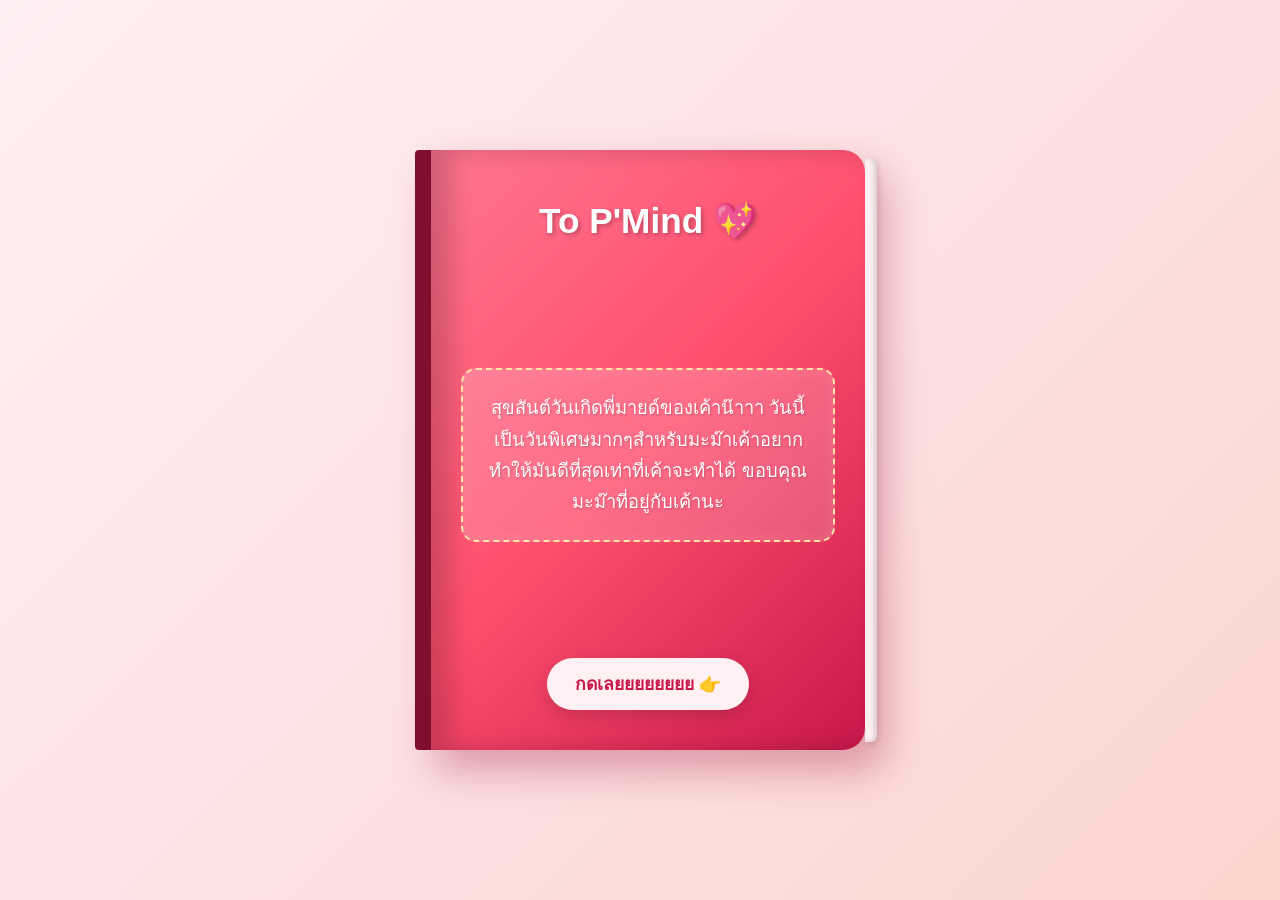
==== index.html @ 3978f7dc "add video" ====
<!DOCTYPE html>
<html lang="th">
<head>
    <meta charset="UTF-8">
    <meta name="viewport" content="width=device-width, initial-scale=1.0">
    <title>Card for mind - Home</title>
    <link rel="stylesheet" href="style.css">
</head>
<body>

    <div id="introBook" class="intro-book">
        <h2>To P'Mind 💖</h2>
        <div class="message-box">
            <p>สุขสันต์วันเกิดพี่มายด์ของเค้าน๊าาา วันนี้เป็นวันพิเศษมากๆสำหรับมะม๊าเค้าอยากทำให้มันดีที่สุดเท่าที่เค้าจะทำได้ ขอบคุณมะม๊าที่อยู่กับเค้านะ</p>
        </div>
        <div class="click-hint">กดเลยยยยยยยย 👉</div>
    </div>

    <script>
        const introBook = document.getElementById("introBook");
        
        if (introBook) {
            introBook.addEventListener("click", function() {
                introBook.classList.add("flip-open");
                // เมื่อซูมเปิดสมุดเสร็จ (0.7 วิ) ให้เปลี่ยนไปยังหน้าวิดีโอ (video.html)
                setTimeout(() => {
                    window.location.href = "video.html";
                }, 700);
            });
        }
    </script>
</body>
</html>
---- style.css ----
body {
    margin: 0;
    padding: 0;
    /* พื้นหลังสีแดงอ่อนพาสเทล ดูละมุนตา */
    background: linear-gradient(135deg, #fff0f3 0%, #fde2e4 50%, #fcd5ce 100%);
    display: flex;
    justify-content: center;
    align-items: center;
    height: 100vh;
    overflow: hidden;
    font-family: 'Segoe UI', Tahoma, Geneva, Verdana, sans-serif;
}

/* ================= Container สำหรับสมุด ================= */
.book-container {
    width: 100vw;
    height: 100vh;
    display: flex;
    justify-content: center;
    align-items: center;
    position: relative;
    perspective: 1500px; /* เพิ่มมิติความลึก 3D */
}

/* ตัวเล่มสมุด (หน้าปกติ) */
.book-page {
    width: 450px;
    height: 600px;
    max-width: 90vw;
    max-height: 85vh;
    background: linear-gradient(to right, #f8ecee 0%, #fff 5%, #fffafb 100%);
    border-radius: 10px 20px 20px 10px;
    box-shadow: inset 0 0 20px rgba(214, 40, 40, 0.05), 0 12px 30px rgba(186, 24, 27, 0.15);
    display: flex;
    flex-direction: column;
    justify-content: center;
    align-items: center;
    padding: 30px;
    box-sizing: border-box;
    position: relative;
    transform-style: preserve-3d;
    transform-origin: left center;
    transition: transform 0.55s cubic-bezier(0.4, 0, 0.2, 1), opacity 0.45s ease;
}

/* ================= CSS ปกหน้าแรก (index.html) ================= */
.intro-book {
    position: fixed;
    top: 50%;
    left: 50%;
    transform: translate(-50%, -50%) rotateY(0deg) scale(1);
    
    /* 🌟 ปรับขนาดให้เท่ากับ .book-page พอดีเป๊ะ */
    width: 450px;
    height: 600px;
    max-width: 90vw;
    max-height: 85vh;
    
    /* ปกสีแดงพาสเทลสวยงาม ไล่เฉดให้ดูละมุน */
    background: linear-gradient(135deg, #ff758f 0%, #ff4d6d 50%, #c9184a 100%);
    border-radius: 4px 22px 22px 4px;
    
    /* เงาสนิท 3D เพิ่มความโดดเด่นสะดุดตาให้สมเป็นหน้าปก */
    box-shadow: 
        inset 20px 0 25px rgba(0, 0, 0, 0.18),
        20px 20px 40px rgba(164, 19, 60, 0.35);
        
    display: flex;
    flex-direction: column;
    justify-content: space-between;
    align-items: center;
    padding: 40px 30px;
    z-index: 1000;
    cursor: pointer;
    color: white;
    text-align: center;
    border-left: 16px solid #800f2f; /* สันปกหนาขึ้นสีแดงเข้มพรีเมียม */
    box-sizing: border-box;
    transform-style: preserve-3d;
    transform-origin: left center;
    transition: transform 0.9s cubic-bezier(0.4, 0, 0.2, 1), opacity 0.7s ease;
}

/* ขอบสันกระดาษหนาๆ ด้านข้าง */
.intro-book::after {
    content: '';
    position: absolute;
    top: 8px;
    right: -12px;
    width: 12px;
    height: calc(100% - 16px);
    background: #fff0f3;
    border-radius: 0 6px 6px 0;
    box-shadow: 
        inset -3px 0 5px rgba(0,0,0,0.15),
        2px 2px 5px rgba(0,0,0,0.1);
    z-index: -1;
}

.intro-book h2 { 
    font-size: 2.2rem; 
    margin-top: 10px; 
    color: white; 
    text-shadow: 2px 2px 4px rgba(0,0,0,0.25); 
}

/* กล่องข้อความหน้าปกตัดด้วยขอบเส้นประสีทองครีม */
.intro-book .message-box {
    background: rgba(255, 255, 255, 0.18);
    backdrop-filter: blur(4px);
    padding: 22px;
    border-radius: 15px;
    margin: 15px 0;
    border: 2px dashed #ffe6a7;
    box-shadow: inset 0 0 15px rgba(255,255,255,0.1);
}

.intro-book p { 
    font-size: 1.15rem; 
    margin: 0; 
    line-height: 1.7; 
    text-align: center;
    color: #ffffff;
    text-shadow: 1px 1px 2px rgba(0,0,0,0.2);
}

.intro-book .click-hint {
    font-size: 1.1rem; 
    color: #c9184a; 
    background: #fff0f3;
    padding: 12px 28px; 
    border-radius: 30px; 
    display: inline-block;
    font-weight: bold; 
    box-shadow: 0 6px 18px rgba(0,0,0,0.15);
    animation: pulse 1.5s infinite;
}

@keyframes pulse {
    0%, 100% { transform: scale(1); }
    50% { transform: scale(1.06); }
}

.intro-book.flip-open {
    transform: translate(-50%, -50%) rotateY(-140deg) scale(1.8);
    opacity: 0;
    pointer-events: none;
}

/* ================= เอฟเฟกต์ Fade In เนื้อหา ================= */
.fade-item {
    opacity: 1;
    transform: translateY(0);
    transition: opacity 0.8s ease, transform 0.8s ease;
}

h2 { font-size: 2.2rem; color: #ff4d6d; margin: 10px 0; text-align: center; }
p { font-size: 1.15rem; color: #4a4a4a; text-align: center; line-height: 1.6; margin: 10px 20px; }

/* ปุ่มกดโทนสีแดงนุ่มนวล */
.hint {
    font-size: 0.95rem; 
    color: #c9184a; 
    font-weight: bold; 
    background: #ffccd5;
    padding: 10px 20px; 
    border-radius: 20px; 
    cursor: pointer;
    text-decoration: none; 
    display: inline-block;
    transition: background-color 0.2s, transform 0.2s;
}

.hint:hover {
    background: #ffb3c1;
    transform: translateY(-2px);
}

/* ================= ล็อคขนาดวิดีโอ (video.html) ================= */
#myVideo {
    width: 85% !important;
    max-width: 320px !important;
    height: 35vh !important;
    max-height: 200px !important;
    object-fit: cover !important;
    border-radius: 15px;
    box-shadow: 0 10px 20px rgba(164, 19, 60, 0.2);
    margin: 15px 0;
    display: block;
}

/* ================= กรอบรูป 3x3 (game.html) ================= */
.custom-photo-grid {
    display: grid;
    grid-template-columns: repeat(3, 1fr);
    grid-template-rows: repeat(3, 1fr);
    gap: 0;
    width: 95%;
    height: 85%;
    margin: auto;
}

.grid-box {
    display: flex;
    justify-content: center;
    align-items: center;
    position: relative;
    overflow: hidden;
}

.grid-box img {
    object-fit: cover;
    margin: 0;
}

.box-1 img, .box-3 img, .box-4 img, .box-7 img, .box-9 img {
    width: 100%;
    height: 100%;
}

.box-2 img {
    width: 55%;
    height: 55%;
    border-radius: 6px;
    box-shadow: 0 4px 10px rgba(0,0,0,0.15);
}

.box-5 img {
    width: 55%;
    height: 75%;
    border-radius: 6px;
    box-shadow: 0 4px 10px rgba(0,0,0,0.15);
}

.box-6 img {
    width: 50%;
    height: 75%;
    border-radius: 6px;
    box-shadow: 0 4px 10px rgba(0,0,0,0.15);
}

.box-8 img {
    width: 55%;
    height: 55%;
    border-radius: 6px;
    box-shadow: 0 4px 10px rgba(0,0,0,0.15);
}

/* ================= Popup เมื่อดูวิดีโอจบ ================= */
.popup-overlay {
    position: fixed;
    top: 0;
    left: 0;
    width: 100vw;
    height: 100vh;
    background: rgba(0, 0, 0, 0.55);
    backdrop-filter: blur(4px);
    display: flex;
    justify-content: center;
    align-items: center;
    z-index: 2000;
    opacity: 0;
    pointer-events: none;
    transition: opacity 0.4s ease;
}

.popup-overlay.show {
    opacity: 1;
    pointer-events: auto;
}

.popup-box {
    background: #fff0f3;
    padding: 30px 25px;
    border-radius: 20px;
    text-align: center;
    width: 85%;
    max-width: 320px;
    box-shadow: 0 15px 30px rgba(164, 19, 60, 0.25);
    transform: scale(0.8);
    transition: transform 0.4s cubic-bezier(0.175, 0.885, 0.32, 1.275);
    border: 2px solid #ffccd5;
}

.popup-overlay.show .popup-box {
    transform: scale(1);
}

.popup-box h3 { margin-top: 0; color: #ff4d6d; font-size: 1.5rem; }
.popup-box p { color: #555; font-size: 1rem; margin: 15px 0 25px 0; line-height: 1.5; }

.popup-btn-group {
    display: flex;
    gap: 10px;
    justify-content: center;
}

.popup-btn-group button {
    padding: 10px 18px;
    border-radius: 25px;
    border: none;
    font-size: 0.95rem;
    font-weight: bold;
    cursor: pointer;
    transition: transform 0.2s;
}

.popup-btn-group button:active { transform: scale(0.95); }
.btn-replay { background-color: #e0e0e0; color: #555; }
.btn-next { background-color: #ff4d6d; color: white; box-shadow: 0 5px 12px rgba(255, 77, 109, 0.35); }

/* ================= 3D Page Flip Transitions (เอฟเฟกต์พลิกสมุดลื่นๆ) ================= */
.book-page {
    transform-style: preserve-3d;
    transform-origin: left center;
    transition: transform 0.55s cubic-bezier(0.4, 0, 0.2, 1), opacity 0.45s ease;
}

/* เอฟเฟกต์เปิดเข้ามาในหน้านั้นๆ (Flip In) */
.book-page.page-enter {
    animation: flipIn 0.6s cubic-bezier(0.25, 1, 0.5, 1) forwards;
}

@keyframes flipIn {
    0% {
        transform: rotateY(80deg);
        opacity: 0;
    }
    100% {
        transform: rotateY(0deg);
        opacity: 1;
    }
}

/* เอฟเฟกต์พลิกปิด/เปลี่ยนไปหน้าถัดไป (Flip Out) */
.book-page.page-exit {
    transform: rotateY(-100deg);
    opacity: 0;
}

/* การจัดวางกลุ่มปุ่มย้อนกลับ / ถัดไป */
.nav-buttons {
    display: flex;
    gap: 12px;
    justify-content: center;
    align-items: center;
    margin-top: 15px;
}

/* ================= เอฟเฟกต์พับปิดสมุดย้อนกลับไปหน้าปก (index.html) ================= */
.book-page.page-exit-to-index {
    transform-origin: left center;
    animation: closeToCover 0.6s cubic-bezier(0.4, 0, 0.2, 1) forwards;
}

@keyframes closeToCover {
    0% {
        transform: rotateY(0deg) scale(1);
        opacity: 1;
    }
    100% {
        transform: rotateY(135deg) scale(0.5);
        opacity: 0;
    }
}

/* ================= 🌟 ตารางรูปทรงเดิม + เอฟเฟกต์นูนลอย สมส่วนเท่ากันทุกรูป ================= */
.custom-photo-grid {
    display: grid;
    grid-template-columns: repeat(3, 1fr);
    grid-template-rows: repeat(3, 1fr);
    gap: 0;
    width: 100%;
    max-width: 360px;
    aspect-ratio: 1 / 1;
    margin: 0 auto;
}

.grid-box {
    position: relative;
    width: 100%;
    height: 100%;
    display: flex;
    justify-content: center;
    align-items: center;
    overflow: hidden;
    cursor: pointer;
}

/* เมื่อเอาเมาส์ชี้ ดันชั้นรูปขึ้นมาด้านบน */
.grid-box:hover {
    overflow: visible !important;
    z-index: 100;
}

.grid-box img {
    width: 100%;
    height: 100%;
    object-fit: cover;
    transition: transform 0.2s ease, box-shadow 0.2s ease, filter 0.2s ease;
}

/* ---------------- 1. รูปทรงตั้งต้นของแต่ละรูป ---------------- */
.box-1 img, .box-3 img, .box-4 img, .box-7 img, .box-9 img {
    width: 100%;
    height: 100%;
    border-radius: 0;
}

.box-2 img { width: 58%; height: 58%; border-radius: 8px; box-shadow: 0 4px 10px rgba(0,0,0,0.15); }
.box-5 img { width: 58%; height: 78%; border-radius: 8px; box-shadow: 0 4px 10px rgba(0,0,0,0.15); }
.box-6 img { width: 52%; height: 78%; border-radius: 8px; box-shadow: 0 4px 10px rgba(0,0,0,0.15); }
.box-8 img { width: 58%; height: 58%; border-radius: 8px; box-shadow: 0 4px 10px rgba(0,0,0,0.15); }

/* ---------------- 2. เอฟเฟกต์ Hover บาลานซ์เท่ากันทุกรูป ---------------- */

/* กลุ่มรูปเต็มกรอบ (1, 3, 4, 7, 9): ล็อคขนาดเท่าเดิม เน้นเงาลอย + ขอบมน เพื่อไม่ให้พองใหญ่เกินเพื่อน */
.box-1:hover img, 
.box-3:hover img, 
.box-4:hover img, 
.box-7:hover img, 
.box-9:hover img {
    transform: scale(1);
    box-shadow: 0 10px 22px rgba(164, 19, 60, 0.45);
    border-radius: 8px !important;
    filter: brightness(1.05);
}

/* กลุ่มรูปย่อย (2, 5, 6, 8): ขยายขึ้นมาเล็กน้อย ให้ขนาดตอนลอยดูสมส่วนพอดีกัน */
.box-2:hover img, 
.box-5:hover img, 
.box-6:hover img, 
.box-8:hover img {
    transform: scale(1.06);
    box-shadow: 0 8px 18px rgba(164, 19, 60, 0.4);
    border-radius: 10px !important;
    filter: brightness(1.05);
}

/* เพิ่มระยะห่างเว้นปุ่มด้านล่าง ไม่ให้ชิดตารางเกินไป */
.nav-buttons {
    display: flex;
    gap: 12px;
    justify-content: center;
    align-items: center;
    margin-top: 25px;
    position: relative;
    z-index: 10;
}

/* ================= รูปภาพใน Popup รางวัล ================= */
.popup-box img {
    width: 100%;
    max-width: 200px;
    max-height: 180px;
    object-fit: cover;
    border-radius: 12px;
    margin: 10px auto 15px auto;
    box-shadow: 0 5px 15px rgba(0, 0, 0, 0.15);
    display: block;
}

/* ================= 🌟 ปรับแต่งปุ่ม Popup ให้สวยหวาน น่ากด 3D ================= */
.popup-btn-group {
    display: flex;
    gap: 14px;
    justify-content: center;
    margin-top: 12px;
}

/* ปุ่มพื้นฐานสำหรับ Popup */
.popup-btn-group button, .btn-claim {
    font-family: inherit;
    font-size: 1rem;
    font-weight: 700;
    padding: 12px 24px;
    border-radius: 50px; /* ทรงแคปซูลมนละมุน */
    border: none;
    cursor: pointer;
    outline: none;
    transition: transform 0.2s cubic-bezier(0.175, 0.885, 0.32, 1.275), 
                box-shadow 0.2s ease, 
                background 0.25s ease;
}

/* ❌ ปุ่ม No: สีครีมนมชมพูหวานอ่อนๆ ละมุนสายตา */
.btn-no {
    background: #fff0f3;
    color: #a4133c;
    border: 2px solid #ffccd5 !important;
    box-shadow: 0 4px 12px rgba(164, 19, 60, 0.08);
}

.btn-no:hover {
    background: #ffe6a7; /* เมาส์ชี้แล้วเปลี่ยนเป็นสีทองครีม */
    color: #590d22;
    transform: translateY(-3px) scale(1.04);
    box-shadow: 0 6px 16px rgba(0, 0, 0, 0.12);
}

.btn-no:active {
    transform: translateY(1px) scale(0.96);
}

/* 💖 ปุ่ม Yes: สีแดงพาสเทลฉ่ำๆ ไล่เฉด มีออร่าเงาเรืองแสง */
.btn-yes {
    background: linear-gradient(135deg, #ff758f 0%, #ff4d6d 100%);
    color: #ffffff;
    border: 2px solid #ffb3c1 !important;
    box-shadow: 0 6px 18px rgba(255, 77, 109, 0.4);
    text-shadow: 1px 1px 2px rgba(0, 0, 0, 0.15);
}

.btn-yes:hover {
    background: linear-gradient(135deg, #ff4d6d 0%, #c9184a 100%);
    transform: translateY(-3px) scale(1.05);
    box-shadow: 0 10px 25px rgba(201, 24, 74, 0.5);
}

.btn-yes:active {
    transform: translateY(1px) scale(0.96);
}

/* 🥰 ปุ่มรับรางวัล (เย้! ขอบคุณนะ): ปุ่มใหญ่อลังการ ตัดขอบทองพรีเมียม */
.btn-claim {
    width: 100%;
    margin-top: 18px;
    padding: 14px 20px;
    font-size: 1.05rem;
    background: linear-gradient(135deg, #ff4d6d 0%, #c9184a 50%, #800f2f 100%);
    color: #ffffff;
    border: 2px dashed #ffe6a7 !important; /* ขอบเส้นประสีทองครีมเพิ่มลูกเล่น */
    box-shadow: 0 8px 22px rgba(201, 24, 74, 0.45);
    text-shadow: 1px 1px 3px rgba(0, 0, 0, 0.2);
}

.btn-claim:hover {
    background: linear-gradient(135deg, #ff758f 0%, #ff4d6d 50%, #c9184a 100%);
    transform: translateY(-3px) scale(1.02);
    box-shadow: 0 12px 28px rgba(164, 19, 60, 0.55);
}

.btn-claim:active {
    transform: translateY(1px) scale(0.97);
}
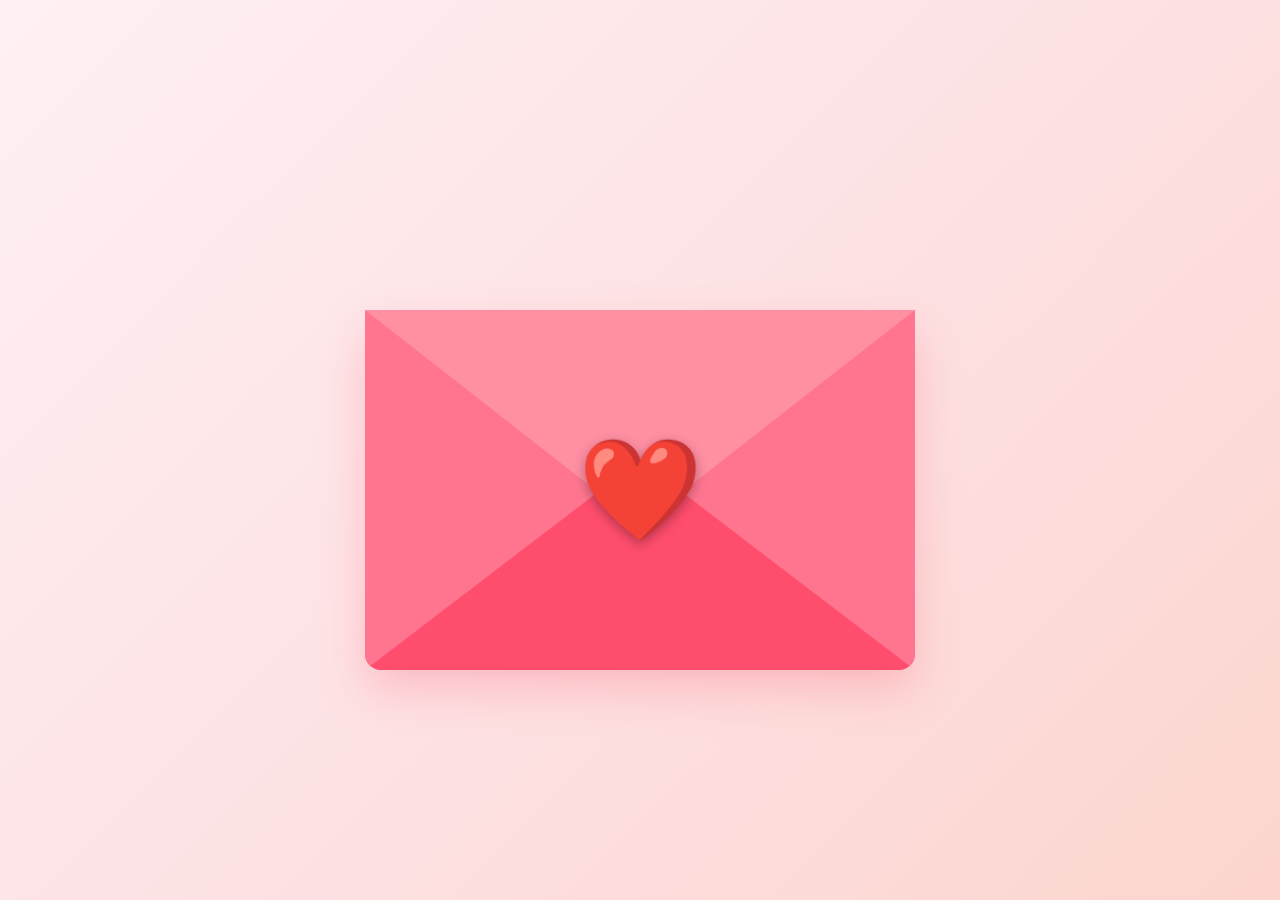
==== commit 610668a9: "update" ====
--- a/index.html
+++ b/index.html
@@ -3,30 +3,76 @@
 <head>
     <meta charset="UTF-8">
     <meta name="viewport" content="width=device-width, initial-scale=1.0">
-    <title>Card for mind - Home</title>
+    <title>🎂Card🎂</title>
+    <link rel="icon" href="data:image/svg+xml,<svg xmlns='http://www.w3.org/2000/svg' fill='%23ff6b81' viewBox='0 0 16 16'><path d='m7.868 1.258-.2-.35a.5.5 0 0 0-.868 0l-.2.35C6.305 1.782 6 2.296 6 3c0 .828.672 1.5 1.5 1.5S9 3.828 9 3c0-.704-.305-1.218-.601-1.742zM4 6.5A1.5 1.5 0 0 1 5.5 5h5A1.5 1.5 0 0 1 12 6.5V8a1 1 0 0 1-1 1H5a1 1 0 0 1-1-1V6.5z'/><path d='M2 11.5a.5.5 0 0 1 .5-.5h11a.5.5 0 0 1 .5.5v1a1.5 1.5 0 0 1-1.5 1.5h-9A1.5 1.5 0 0 1 2 12.5v-1z'/></svg>">
     <link rel="stylesheet" href="style.css">
 </head>
 <body>
 
-    <div id="introBook" class="intro-book">
-        <h2>To P'Mind 💖</h2>
-        <div class="message-box">
-            <p>สุขสันต์วันเกิดพี่มายด์ของเค้าน๊าาา วันนี้เป็นวันพิเศษมากๆสำหรับมะม๊าเค้าอยากทำให้มันดีที่สุดเท่าที่เค้าจะทำได้ ขอบคุณมะม๊าที่อยู่กับเค้านะ</p>
+    <!-- โครงสร้างซองจดหมายขนาดใหญ่พอดีสายตา -->
+    <div class="envelope-wrapper" id="envelopeWrapper">
+        <div class="envelope" id="envelope">
+            <!-- ฝาซองจดหมายด้านบน -->
+            <div class="flap"></div>
+
+            <!-- 🌟 เพิ่มตราประทับหัวใจตรงนี้เลย -->
+            <div class="heart-seal" id="heartSeal">❤️</div>
+            
+            <!-- กองแผ่นจดหมายด้านในซอง (สามารถเพิ่มแผ่นจดหมายย่อยๆ เพิ่มได้ตามต้องการ) -->
+            <div class="letter-stack">
+                <div class="letter-card active-card" onclick="handleCardClick(event, this)">
+                    <h2>To P'Mind 💖</h2>
+                    <div class="message-box">
+                        <p>สุขสันต์วันเกิดพี่มายด์ของเค้าน๊าาา วันนี้เป็นวันพิเศษมากๆสำหรับมะม๊าเค้าอยากทำให้มันดีที่สุดเท่าที่เค้าจะทำได้ ขอบคุณมะม๊าที่ใช้ชีวิตได้อย่างดีมากๆเลยนะ</p>
+                    </div>
+                    <div class="click-hint"></div>
+                </div>
+            </div>
+
+            <!-- ตัวซองจดหมายด้านหน้า -->
+            <div class="pocket"></div>
         </div>
-        <div class="click-hint">กดเลยยยยยยยย 👉</div>
     </div>
 
     <script>
-        const introBook = document.getElementById("introBook");
-        
-        if (introBook) {
-            introBook.addEventListener("click", function() {
-                introBook.classList.add("flip-open");
-                // เมื่อซูมเปิดสมุดเสร็จ (0.7 วิ) ให้เปลี่ยนไปยังหน้าวิดีโอ (video.html)
+        let isOpen = false;
+        const envelopeWrapper = document.getElementById("envelopeWrapper");
+        const heartSeal = document.getElementById("heartSeal"); // ดึงหัวใจมาใช้งาน
+
+        // กดที่ซองเพื่อเปิด
+        envelopeWrapper.addEventListener("click", function(e) {
+            if (!isOpen) {
+                isOpen = true;
+                
+                // 1. สั่งให้หัวใจสลายหายไปก่อน
+                heartSeal.classList.add("broken");
+                
+                // 2. หน่วงเวลาให้หัวใจจางหายแป๊บนึง (0.5 วินาที) แล้วค่อยเปิดฝาซอง
                 setTimeout(() => {
+                    envelopeWrapper.classList.add("open");
+                }, 500); 
+            }
+        });
+
+        // ฟังก์ชันเมื่อกดที่แผ่นจดหมายเพื่อปลิวออกไป
+        function handleCardClick(event, card) {
+            if (!isOpen) return;
+            event.stopPropagation(); // ป้องกันไม่ให้ไปตีกับอีเวนต์เปิดซอง
+
+            // ใส่คลาสปลิวออกไปทางด้านข้าง/ด้านบน
+            card.classList.add("fly-away");
+
+            setTimeout(() => {
+                card.style.display = "none";
+                const remainingCards = document.querySelectorAll(".letter-card:not(.fly-away)");
+                
+                if (remainingCards.length > 0) {
+                    remainingCards[0].classList.add("active-card");
+                } else {
+                    // เมื่อแผ่นจดหมายหมดแล้ว ให้เปลี่ยนไปหน้า video.html
                     window.location.href = "video.html";
-                }, 700);
-            });
+                }
+            }, 600);
         }
     </script>
 </body>
--- a/style.css
+++ b/style.css
@@ -1,17 +1,146 @@
+/* ================= Base / Body ================= */
 body {
     margin: 0;
     padding: 0;
-    /* พื้นหลังสีแดงอ่อนพาสเทล ดูละมุนตา */
     background: linear-gradient(135deg, #fff0f3 0%, #fde2e4 50%, #fcd5ce 100%);
     display: flex;
     justify-content: center;
     align-items: center;
-    height: 100vh;
+    min-height: 100vh;
     overflow: hidden;
     font-family: 'Segoe UI', Tahoma, Geneva, Verdana, sans-serif;
 }
 
-/* ================= Container สำหรับสมุด ================= */
+/* ================= ✉️ ซองจดหมาย (ปรับใหญ่ขึ้น + ขยับลงมา + จดหมายเด้งสูงขึ้น) ================= */
+.envelope-wrapper {
+    position: relative;
+    cursor: pointer;
+    display: flex;
+    justify-content: center;
+    align-items: center;
+    margin-top: 80px; /* 🌟 ขยับตัวซองลงมาจากขอบบน เพื่อไม่ให้ปลายฝาซองเปิดแล้วเลยหน้าจอ */
+}
+
+.envelope {
+    position: relative;
+    width: 550px; /* 🌟 ขยายขนาดซองจดหมายให้ใหญ่ขึ้น */
+    height: 360px;
+    max-width: 92vw;
+    background-color: #ffb3c1;
+    border-radius: 16px;
+    box-shadow: 0 20px 45px rgba(255, 107, 129, 0.3);
+}
+
+/* ฝาปิดซองจดหมายด้านบน (ปิดทับมิดชิด) */
+.flap {
+    position: absolute;
+    top: 0;
+    left: 0;
+    width: 0;
+    height: 0;
+    border-left: 275px solid transparent;
+    border-right: 275px solid transparent;
+    border-top: 215px solid #ff8fa3;
+    transform-origin: top;
+    transition: transform 0.6s ease, z-index 0.6s ease;
+    z-index: 5;
+}
+
+/* กระเป๋าซองจดหมายด้านหน้า */
+.pocket {
+    position: absolute;
+    bottom: 0;
+    left: 0;
+    width: 0;
+    height: 0;
+    border-left: 275px solid #ff758f;
+    border-right: 275px solid #ff758f;
+    border-bottom: 210px solid #ff4d6d;
+    border-top: 150px solid transparent;
+    border-radius: 0 0 16px 16px;
+    z-index: 4;
+}
+
+/* กองแผ่นจดหมายด้านในซอง */
+.letter-stack {
+    position: absolute;
+    bottom: 15px;
+    left: 25px;
+    right: 25px;
+    height: 310px;
+    z-index: 2;
+}
+
+.letter-card {
+    position: absolute;
+    width: 100%;
+    height: 100%;
+    background: #ffffff;
+    border-radius: 14px;
+    padding: 28px 24px;
+    box-sizing: border-box;
+    box-shadow: 0 8px 20px rgba(0,0,0,0.08);
+    text-align: center;
+    transition: transform 0.6s cubic-bezier(0.175, 0.885, 0.32, 1.275), opacity 0.5s ease;
+    display: flex;
+    flex-direction: column;
+    justify-content: space-between;
+}
+
+.letter-card h2 {
+    color: #ff4d6d;
+    margin: 0 0 10px 0;
+    font-size: 1.8rem;
+}
+
+.letter-card .message-box {
+    background: rgba(255, 240, 243, 0.7);
+    padding: 18px;
+    border-radius: 14px;
+    border: 2px dashed #ffccd5;
+}
+
+.letter-card p {
+    color: #4a4a4a;
+    line-height: 1.65;
+    font-size: 1.1rem;
+    margin: 0;
+}
+
+.click-hint {
+    color: #c9184a;
+    background: #fff0f3;
+    padding: 12px 24px;
+    border-radius: 25px;
+    font-weight: bold;
+    font-size: 1rem;
+    display: inline-block;
+    box-shadow: 0 4px 12px rgba(0,0,0,0.08);
+    animation: pulse 1.5s infinite;
+}
+
+@keyframes pulse {
+    0%, 100% { transform: scale(1); }
+    50% { transform: scale(1.05); }
+}
+
+/* เมื่อเปิดซองจดหมาย */
+.envelope-wrapper.open .flap {
+    transform: rotateX(180deg);
+    z-index: 1;
+}
+
+.envelope-wrapper.open .letter-card.active-card {
+    transform: translateY(-200px); /* 🌟 ดันการ์ดลอยสูงขึ้นมาจากซองให้อ่านง่ายและกดสะดวกขึ้น */
+}
+
+/* อนิเมชันจดหมายปลิวออกไปเมื่อกดอ่าน */
+.letter-card.fly-away {
+    transform: translateY(-450px) rotate(15deg) scale(0.8) !important;
+    opacity: 0;
+}
+
+/* ================= 📖 โครงสร้างการ์ดทั่วไป (หน้าอื่นๆ) ================= */
 .book-container {
     width: 100vw;
     height: 100vh;
@@ -19,17 +148,16 @@
     justify-content: center;
     align-items: center;
     position: relative;
-    perspective: 1500px; /* เพิ่มมิติความลึก 3D */
-}
-
-/* ตัวเล่มสมุด (หน้าปกติ) */
+    perspective: 1500px;
+}
+
 .book-page {
     width: 450px;
     height: 600px;
     max-width: 90vw;
     max-height: 85vh;
     background: linear-gradient(to right, #f8ecee 0%, #fff 5%, #fffafb 100%);
-    border-radius: 10px 20px 20px 10px;
+    border-radius: 16px;
     box-shadow: inset 0 0 20px rgba(214, 40, 40, 0.05), 0 12px 30px rgba(186, 24, 27, 0.15);
     display: flex;
     flex-direction: column;
@@ -43,121 +171,15 @@
     transition: transform 0.55s cubic-bezier(0.4, 0, 0.2, 1), opacity 0.45s ease;
 }
 
-/* ================= CSS ปกหน้าแรก (index.html) ================= */
-.intro-book {
-    position: fixed;
-    top: 50%;
-    left: 50%;
-    transform: translate(-50%, -50%) rotateY(0deg) scale(1);
-    
-    /* 🌟 ปรับขนาดให้เท่ากับ .book-page พอดีเป๊ะ */
-    width: 450px;
-    height: 600px;
-    max-width: 90vw;
-    max-height: 85vh;
-    
-    /* ปกสีแดงพาสเทลสวยงาม ไล่เฉดให้ดูละมุน */
-    background: linear-gradient(135deg, #ff758f 0%, #ff4d6d 50%, #c9184a 100%);
-    border-radius: 4px 22px 22px 4px;
-    
-    /* เงาสนิท 3D เพิ่มความโดดเด่นสะดุดตาให้สมเป็นหน้าปก */
-    box-shadow: 
-        inset 20px 0 25px rgba(0, 0, 0, 0.18),
-        20px 20px 40px rgba(164, 19, 60, 0.35);
-        
-    display: flex;
-    flex-direction: column;
-    justify-content: space-between;
-    align-items: center;
-    padding: 40px 30px;
-    z-index: 1000;
-    cursor: pointer;
-    color: white;
-    text-align: center;
-    border-left: 16px solid #800f2f; /* สันปกหนาขึ้นสีแดงเข้มพรีเมียม */
-    box-sizing: border-box;
-    transform-style: preserve-3d;
-    transform-origin: left center;
-    transition: transform 0.9s cubic-bezier(0.4, 0, 0.2, 1), opacity 0.7s ease;
-}
-
-/* ขอบสันกระดาษหนาๆ ด้านข้าง */
-.intro-book::after {
-    content: '';
-    position: absolute;
-    top: 8px;
-    right: -12px;
-    width: 12px;
-    height: calc(100% - 16px);
-    background: #fff0f3;
-    border-radius: 0 6px 6px 0;
-    box-shadow: 
-        inset -3px 0 5px rgba(0,0,0,0.15),
-        2px 2px 5px rgba(0,0,0,0.1);
-    z-index: -1;
-}
-
-.intro-book h2 { 
-    font-size: 2.2rem; 
-    margin-top: 10px; 
-    color: white; 
-    text-shadow: 2px 2px 4px rgba(0,0,0,0.25); 
-}
-
-/* กล่องข้อความหน้าปกตัดด้วยขอบเส้นประสีทองครีม */
-.intro-book .message-box {
-    background: rgba(255, 255, 255, 0.18);
-    backdrop-filter: blur(4px);
-    padding: 22px;
-    border-radius: 15px;
-    margin: 15px 0;
-    border: 2px dashed #ffe6a7;
-    box-shadow: inset 0 0 15px rgba(255,255,255,0.1);
-}
-
-.intro-book p { 
-    font-size: 1.15rem; 
-    margin: 0; 
-    line-height: 1.7; 
-    text-align: center;
-    color: #ffffff;
-    text-shadow: 1px 1px 2px rgba(0,0,0,0.2);
-}
-
-.intro-book .click-hint {
-    font-size: 1.1rem; 
-    color: #c9184a; 
-    background: #fff0f3;
-    padding: 12px 28px; 
-    border-radius: 30px; 
-    display: inline-block;
-    font-weight: bold; 
-    box-shadow: 0 6px 18px rgba(0,0,0,0.15);
-    animation: pulse 1.5s infinite;
-}
-
-@keyframes pulse {
-    0%, 100% { transform: scale(1); }
-    50% { transform: scale(1.06); }
-}
-
-.intro-book.flip-open {
-    transform: translate(-50%, -50%) rotateY(-140deg) scale(1.8);
-    opacity: 0;
-    pointer-events: none;
-}
-
-/* ================= เอฟเฟกต์ Fade In เนื้อหา ================= */
 .fade-item {
     opacity: 1;
     transform: translateY(0);
     transition: opacity 0.8s ease, transform 0.8s ease;
 }
 
-h2 { font-size: 2.2rem; color: #ff4d6d; margin: 10px 0; text-align: center; }
-p { font-size: 1.15rem; color: #4a4a4a; text-align: center; line-height: 1.6; margin: 10px 20px; }
-
-/* ปุ่มกดโทนสีแดงนุ่มนวล */
+h2 { font-size: 2rem; color: #ff4d6d; margin: 10px 0; text-align: center; }
+p { font-size: 1.1rem; color: #4a4a4a; text-align: center; line-height: 1.6; margin: 10px 20px; }
+
 .hint {
     font-size: 0.95rem; 
     color: #c9184a; 
@@ -176,77 +198,93 @@
     transform: translateY(-2px);
 }
 
-/* ================= ล็อคขนาดวิดีโอ (video.html) ================= */
+/* ================= 🎥 วิดีโอ (video.html) ================= */
+/* 1. ดันตัวซองลงมาด้านล่างอีกเยอะๆ เพื่อไม่ให้การ์ดทะลุขอบจอด้านบน */
+.video-envelope-wrapper {
+    margin-top: 50vh; /* 🌟 ปรับเพิ่มจาก 25vh เป็น 35vh (ถ้ายังสูงไปเปลี่ยนเป็น 40vh ได้ครับ) */
+}
+
+/* 2. บังคับให้ขอบล่างของจดหมายอยู่ในซองเสมอ */
+.video-envelope-wrapper .letter-card {
+    height: auto;
+    min-height: 320px;
+    top: auto;
+    bottom: 0;
+}
+
+/* 3. ดันการ์ดให้เด้งสูงขึ้นอีกนิด เพื่อให้ข้อความด้านล่างไม่โดนขอบซองบัง */
+.video-envelope-wrapper.open .letter-card.active-card {
+    transform: translateY(-220px); /* 🌟 ปรับจาก -160px เป็น -200px ให้ลอยพ้นซองมากขึ้น */
+}
+
+/* 4. ปรับขนาดวิดีโอให้เต็มแผ่นจดหมาย */
 #myVideo {
-    width: 85% !important;
-    max-width: 320px !important;
-    height: 35vh !important;
-    max-height: 200px !important;
+    width: 100% !important;
+    max-width: 480px !important;
+    height: auto !important;
+    max-height: 280px !important;
     object-fit: cover !important;
-    border-radius: 15px;
-    box-shadow: 0 10px 20px rgba(164, 19, 60, 0.2);
-    margin: 15px 0;
+    border-radius: 12px;
+    box-shadow: 0 8px 20px rgba(164, 19, 60, 0.15);
+    margin: 0 auto 15px auto;
     display: block;
 }
 
-/* ================= กรอบรูป 3x3 (game.html) ================= */
-.custom-photo-grid {
+/* ================= 🎁 กรอบรูป 6 กล่อง (game.html) ================= */
+.gift-grid {
     display: grid;
     grid-template-columns: repeat(3, 1fr);
-    grid-template-rows: repeat(3, 1fr);
-    gap: 0;
-    width: 95%;
-    height: 85%;
-    margin: auto;
-}
-
-.grid-box {
-    display: flex;
-    justify-content: center;
-    align-items: center;
+    grid-template-rows: repeat(2, 1fr); /* 2 แถว 3 คอลัมน์ = 6 กล่องพอดี */
+    gap: 12px;
+    width: 100%;
+    height: 220px; /* ให้พอดีกับหน้ากระดาษจดหมาย */
+    margin: 0 auto;
+}
+
+.gift-grid .grid-box {
     position: relative;
-    overflow: hidden;
-}
-
-.grid-box img {
-    object-fit: cover;
-    margin: 0;
-}
-
-.box-1 img, .box-3 img, .box-4 img, .box-7 img, .box-9 img {
     width: 100%;
     height: 100%;
-}
-
-.box-2 img {
-    width: 55%;
-    height: 55%;
-    border-radius: 6px;
-    box-shadow: 0 4px 10px rgba(0,0,0,0.15);
-}
-
-.box-5 img {
-    width: 55%;
-    height: 75%;
-    border-radius: 6px;
-    box-shadow: 0 4px 10px rgba(0,0,0,0.15);
-}
-
-.box-6 img {
-    width: 50%;
-    height: 75%;
-    border-radius: 6px;
-    box-shadow: 0 4px 10px rgba(0,0,0,0.15);
-}
-
-.box-8 img {
-    width: 55%;
-    height: 55%;
-    border-radius: 6px;
-    box-shadow: 0 4px 10px rgba(0,0,0,0.15);
-}
-
-/* ================= Popup เมื่อดูวิดีโอจบ ================= */
+    border-radius: 10px;
+    overflow: hidden;
+    cursor: pointer;
+    border: 3px solid #ffccd5; /* เพิ่มขอบกระดาษให้ดูเหมือนกล่องน่ารักๆ */
+    background: #fff;
+    box-shadow: 0 4px 10px rgba(0,0,0,0.1);
+    transition: transform 0.2s ease, border-color 0.2s ease, box-shadow 0.2s ease;
+}
+
+/* เพิ่มกิมมิกโบว์ของขวัญเล็กๆ ตรงมุมขวาล่างของทุกรูป */
+.gift-grid .grid-box::after {
+    content: '🎀';
+    position: absolute;
+    bottom: 4px;
+    right: 4px;
+    font-size: 1.3rem;
+    filter: drop-shadow(0 2px 4px rgba(0,0,0,0.2));
+    z-index: 5;
+}
+
+.gift-grid .grid-box img {
+    width: 100%;
+    height: 100%;
+    object-fit: cover;
+    transition: transform 0.3s ease, filter 0.3s ease;
+}
+
+/* เอฟเฟกต์ตอนเอาเมาส์ชี้กล่องของขวัญ */
+.gift-grid .grid-box:hover {
+    transform: scale(1.08);
+    border-color: #ff4d6d;
+    box-shadow: 0 8px 20px rgba(255, 77, 109, 0.35);
+    z-index: 10;
+}
+
+.gift-grid .grid-box:hover img {
+    filter: brightness(1.05);
+}
+
+/* ================= 🎁 Popup รางวัล (game.html) ================= */
 .popup-overlay {
     position: fixed;
     top: 0;
@@ -289,166 +327,6 @@
 .popup-box h3 { margin-top: 0; color: #ff4d6d; font-size: 1.5rem; }
 .popup-box p { color: #555; font-size: 1rem; margin: 15px 0 25px 0; line-height: 1.5; }
 
-.popup-btn-group {
-    display: flex;
-    gap: 10px;
-    justify-content: center;
-}
-
-.popup-btn-group button {
-    padding: 10px 18px;
-    border-radius: 25px;
-    border: none;
-    font-size: 0.95rem;
-    font-weight: bold;
-    cursor: pointer;
-    transition: transform 0.2s;
-}
-
-.popup-btn-group button:active { transform: scale(0.95); }
-.btn-replay { background-color: #e0e0e0; color: #555; }
-.btn-next { background-color: #ff4d6d; color: white; box-shadow: 0 5px 12px rgba(255, 77, 109, 0.35); }
-
-/* ================= 3D Page Flip Transitions (เอฟเฟกต์พลิกสมุดลื่นๆ) ================= */
-.book-page {
-    transform-style: preserve-3d;
-    transform-origin: left center;
-    transition: transform 0.55s cubic-bezier(0.4, 0, 0.2, 1), opacity 0.45s ease;
-}
-
-/* เอฟเฟกต์เปิดเข้ามาในหน้านั้นๆ (Flip In) */
-.book-page.page-enter {
-    animation: flipIn 0.6s cubic-bezier(0.25, 1, 0.5, 1) forwards;
-}
-
-@keyframes flipIn {
-    0% {
-        transform: rotateY(80deg);
-        opacity: 0;
-    }
-    100% {
-        transform: rotateY(0deg);
-        opacity: 1;
-    }
-}
-
-/* เอฟเฟกต์พลิกปิด/เปลี่ยนไปหน้าถัดไป (Flip Out) */
-.book-page.page-exit {
-    transform: rotateY(-100deg);
-    opacity: 0;
-}
-
-/* การจัดวางกลุ่มปุ่มย้อนกลับ / ถัดไป */
-.nav-buttons {
-    display: flex;
-    gap: 12px;
-    justify-content: center;
-    align-items: center;
-    margin-top: 15px;
-}
-
-/* ================= เอฟเฟกต์พับปิดสมุดย้อนกลับไปหน้าปก (index.html) ================= */
-.book-page.page-exit-to-index {
-    transform-origin: left center;
-    animation: closeToCover 0.6s cubic-bezier(0.4, 0, 0.2, 1) forwards;
-}
-
-@keyframes closeToCover {
-    0% {
-        transform: rotateY(0deg) scale(1);
-        opacity: 1;
-    }
-    100% {
-        transform: rotateY(135deg) scale(0.5);
-        opacity: 0;
-    }
-}
-
-/* ================= 🌟 ตารางรูปทรงเดิม + เอฟเฟกต์นูนลอย สมส่วนเท่ากันทุกรูป ================= */
-.custom-photo-grid {
-    display: grid;
-    grid-template-columns: repeat(3, 1fr);
-    grid-template-rows: repeat(3, 1fr);
-    gap: 0;
-    width: 100%;
-    max-width: 360px;
-    aspect-ratio: 1 / 1;
-    margin: 0 auto;
-}
-
-.grid-box {
-    position: relative;
-    width: 100%;
-    height: 100%;
-    display: flex;
-    justify-content: center;
-    align-items: center;
-    overflow: hidden;
-    cursor: pointer;
-}
-
-/* เมื่อเอาเมาส์ชี้ ดันชั้นรูปขึ้นมาด้านบน */
-.grid-box:hover {
-    overflow: visible !important;
-    z-index: 100;
-}
-
-.grid-box img {
-    width: 100%;
-    height: 100%;
-    object-fit: cover;
-    transition: transform 0.2s ease, box-shadow 0.2s ease, filter 0.2s ease;
-}
-
-/* ---------------- 1. รูปทรงตั้งต้นของแต่ละรูป ---------------- */
-.box-1 img, .box-3 img, .box-4 img, .box-7 img, .box-9 img {
-    width: 100%;
-    height: 100%;
-    border-radius: 0;
-}
-
-.box-2 img { width: 58%; height: 58%; border-radius: 8px; box-shadow: 0 4px 10px rgba(0,0,0,0.15); }
-.box-5 img { width: 58%; height: 78%; border-radius: 8px; box-shadow: 0 4px 10px rgba(0,0,0,0.15); }
-.box-6 img { width: 52%; height: 78%; border-radius: 8px; box-shadow: 0 4px 10px rgba(0,0,0,0.15); }
-.box-8 img { width: 58%; height: 58%; border-radius: 8px; box-shadow: 0 4px 10px rgba(0,0,0,0.15); }
-
-/* ---------------- 2. เอฟเฟกต์ Hover บาลานซ์เท่ากันทุกรูป ---------------- */
-
-/* กลุ่มรูปเต็มกรอบ (1, 3, 4, 7, 9): ล็อคขนาดเท่าเดิม เน้นเงาลอย + ขอบมน เพื่อไม่ให้พองใหญ่เกินเพื่อน */
-.box-1:hover img, 
-.box-3:hover img, 
-.box-4:hover img, 
-.box-7:hover img, 
-.box-9:hover img {
-    transform: scale(1);
-    box-shadow: 0 10px 22px rgba(164, 19, 60, 0.45);
-    border-radius: 8px !important;
-    filter: brightness(1.05);
-}
-
-/* กลุ่มรูปย่อย (2, 5, 6, 8): ขยายขึ้นมาเล็กน้อย ให้ขนาดตอนลอยดูสมส่วนพอดีกัน */
-.box-2:hover img, 
-.box-5:hover img, 
-.box-6:hover img, 
-.box-8:hover img {
-    transform: scale(1.06);
-    box-shadow: 0 8px 18px rgba(164, 19, 60, 0.4);
-    border-radius: 10px !important;
-    filter: brightness(1.05);
-}
-
-/* เพิ่มระยะห่างเว้นปุ่มด้านล่าง ไม่ให้ชิดตารางเกินไป */
-.nav-buttons {
-    display: flex;
-    gap: 12px;
-    justify-content: center;
-    align-items: center;
-    margin-top: 25px;
-    position: relative;
-    z-index: 10;
-}
-
-/* ================= รูปภาพใน Popup รางวัล ================= */
 .popup-box img {
     width: 100%;
     max-width: 200px;
@@ -460,7 +338,6 @@
     display: block;
 }
 
-/* ================= 🌟 ปรับแต่งปุ่ม Popup ให้สวยหวาน น่ากด 3D ================= */
 .popup-btn-group {
     display: flex;
     gap: 14px;
@@ -468,13 +345,12 @@
     margin-top: 12px;
 }
 
-/* ปุ่มพื้นฐานสำหรับ Popup */
 .popup-btn-group button, .btn-claim {
     font-family: inherit;
     font-size: 1rem;
     font-weight: 700;
     padding: 12px 24px;
-    border-radius: 50px; /* ทรงแคปซูลมนละมุน */
+    border-radius: 50px;
     border: none;
     cursor: pointer;
     outline: none;
@@ -483,7 +359,6 @@
                 background 0.25s ease;
 }
 
-/* ❌ ปุ่ม No: สีครีมนมชมพูหวานอ่อนๆ ละมุนสายตา */
 .btn-no {
     background: #fff0f3;
     color: #a4133c;
@@ -492,7 +367,7 @@
 }
 
 .btn-no:hover {
-    background: #ffe6a7; /* เมาส์ชี้แล้วเปลี่ยนเป็นสีทองครีม */
+    background: #ffe6a7;
     color: #590d22;
     transform: translateY(-3px) scale(1.04);
     box-shadow: 0 6px 16px rgba(0, 0, 0, 0.12);
@@ -502,7 +377,6 @@
     transform: translateY(1px) scale(0.96);
 }
 
-/* 💖 ปุ่ม Yes: สีแดงพาสเทลฉ่ำๆ ไล่เฉด มีออร่าเงาเรืองแสง */
 .btn-yes {
     background: linear-gradient(135deg, #ff758f 0%, #ff4d6d 100%);
     color: #ffffff;
@@ -521,7 +395,6 @@
     transform: translateY(1px) scale(0.96);
 }
 
-/* 🥰 ปุ่มรับรางวัล (เย้! ขอบคุณนะ): ปุ่มใหญ่อลังการ ตัดขอบทองพรีเมียม */
 .btn-claim {
     width: 100%;
     margin-top: 18px;
@@ -529,7 +402,7 @@
     font-size: 1.05rem;
     background: linear-gradient(135deg, #ff4d6d 0%, #c9184a 50%, #800f2f 100%);
     color: #ffffff;
-    border: 2px dashed #ffe6a7 !important; /* ขอบเส้นประสีทองครีมเพิ่มลูกเล่น */
+    border: 2px dashed #ffe6a7 !important;
     box-shadow: 0 8px 22px rgba(201, 24, 74, 0.45);
     text-shadow: 1px 1px 3px rgba(0, 0, 0, 0.2);
 }
@@ -542,4 +415,100 @@
 
 .btn-claim:active {
     transform: translateY(1px) scale(0.97);
+}
+
+/* ================= 3D Page Transitions (หน้าอื่นๆ) ================= */
+.book-page.page-enter {
+    animation: flipIn 0.6s cubic-bezier(0.25, 1, 0.5, 1) forwards;
+}
+
+@keyframes flipIn {
+    0% { transform: rotateY(80deg); opacity: 0; }
+    100% { transform: rotateY(0deg); opacity: 1; }
+}
+
+.book-page.page-exit {
+    transform: rotateY(-100deg);
+    opacity: 0;
+}
+
+
+/* ================= 🎮 ปรับตำแหน่งซองเฉพาะหน้าเกม (game.html) ================= */
+
+/* 1. เลื่อนตัวซองจดหมายขึ้น/ลง */
+.game-envelope-wrapper {
+    margin-top: 200px; /* 👈 อยากให้ซองขยับลงให้เพิ่มเลข (เช่น 100px), อยากให้ขยับขึ้นให้ลดเลข (เช่น 0px หรือ -20px) */
+}
+
+/* 2. ดันจดหมายให้เด้งสูงขึ้น/ต่ำลงจากซอง */
+.game-envelope-wrapper.open .letter-card.active-card {
+    transform: translateY(-200px); /* 👈 อยากให้จดหมายลอยสูงขึ้นอีก ให้ตัวเลขติดลบมากขึ้น (เช่น -260px) */
+}
+
+/* 3. ขยายความสูงของกระดาษสีขาว */
+.game-envelope-wrapper .letter-card {
+    height: 400px; /* 👈 เพิ่มตัวเลขนี้ถ้าอยากให้กระดาษยาวขึ้นอีก */
+    justify-content: flex-start; /* 🌟 สำคัญ: ดันข้อความและตารางรูปให้ไปเกาะกลุ่มกันชิดด้านบน */
+    top: auto;
+    bottom: 0; /* ยึดขอบล่างไว้ กระดาษจะได้ยืดขึ้นด้านบน ไม่ทะลุก้นซอง */
+}
+
+/* 4. ขยายความกว้างของกระดาษสีขาว (ปรับระยะขอบด้านข้าง) */
+.game-envelope-wrapper .letter-stack {
+    left: 15px;  /* 👈 ค่าน้อยลง = กระดาษกว้างขึ้น (ของเดิมคือ 25px) */
+    right: 15px; 
+}
+
+
+/* ================= 💌 ปรับแต่งหน้าสุดท้าย (text.html) ================= */
+
+/* 1. แก้ปัญหาซองบังปุ่ม (ทำให้คลิกทะลุซองได้) */
+.flap, .pocket {
+    pointer-events: none; 
+}
+
+/* 2. 🌟 ปรับตำแหน่งตัวซองทั้งหมด (หน้าสุดท้าย) */
+.text-envelope-wrapper {
+    margin-top: 45vh; /* 👈 ปรับตรงนี้: ถ้าน้อยลง (เช่น 20vh) ซองขยับขึ้น, ถ้ามากขึ้น (เช่น 45vh) ซองขยับลง */
+}
+
+/* 3. ขยายกระดาษให้ยาวขึ้น และบังคับให้อยู่ติดก้นซอง */
+.text-envelope-wrapper .letter-card {
+    height: auto;
+    min-height: 420px; 
+    top: auto;
+    bottom: 0; 
+    justify-content: center; 
+}
+
+/* 4. 🌟 ปรับระยะเด้งของแผ่นจดหมาย (หน้าสุดท้าย) */
+.text-envelope-wrapper.open .letter-card.active-card {
+    transform: translateY(-230px) !important; /* 👈 ปรับตรงนี้: ถ้าตัวเลขติดลบมากขึ้น (เช่น -320px) จดหมายจะลอยสูงขึ้นพ้นซองมากขึ้น */
+}
+
+/* ================= 💌 บังคับจดหมายมุดตัวลงก้นซองตอนปิด (text.html) ================= */
+.text-envelope-wrapper .letter-card.hide-in-envelope {
+    transform: translateY(0) !important; /* ดึงจดหมายลงก้นซองทันที */
+    opacity: 0; /* ซ่อนให้มองไม่เห็นระหว่างฝาปิดลงมา */
+    transition: transform 0.4s ease, opacity 0.3s ease; /* ให้มุดลงเร็วกว่าฝาที่พับปิด */
+}
+
+/* ================= 💌 ตราประทับหัวใจปิดซอง (index.html) ================= */
+.heart-seal {
+    position: absolute;
+    top: 50%; /* ให้อยู่กึ่งกลางซองพอดี */
+    left: 50%;
+    transform: translate(-50%, -50%);
+    font-size: 100px; /* ขนาดของหัวใจ */
+    z-index: 10; /* ให้อยู่หน้าสุดทับฝาซอง */
+    cursor: pointer;
+    filter: drop-shadow(0 4px 6px rgba(0,0,0,0.3)); /* เงาให้ดูมีมิติเหมือนตราประทับนูนๆ */
+    transition: transform 0.5s ease, opacity 0.5s ease;
+}
+
+/* 🌟 เอฟเฟกต์ตอนหัวใจสลาย (ขยายใหญ่ขึ้นนิดนึงแล้วจางหายไป) */
+.heart-seal.broken {
+    transform: translate(-50%, -50%) scale(1.5); /* ขยายขนาด */
+    opacity: 0; /* จางหายไป */
+    pointer-events: none; /* กดไม่โดนแล้ว */
 }
